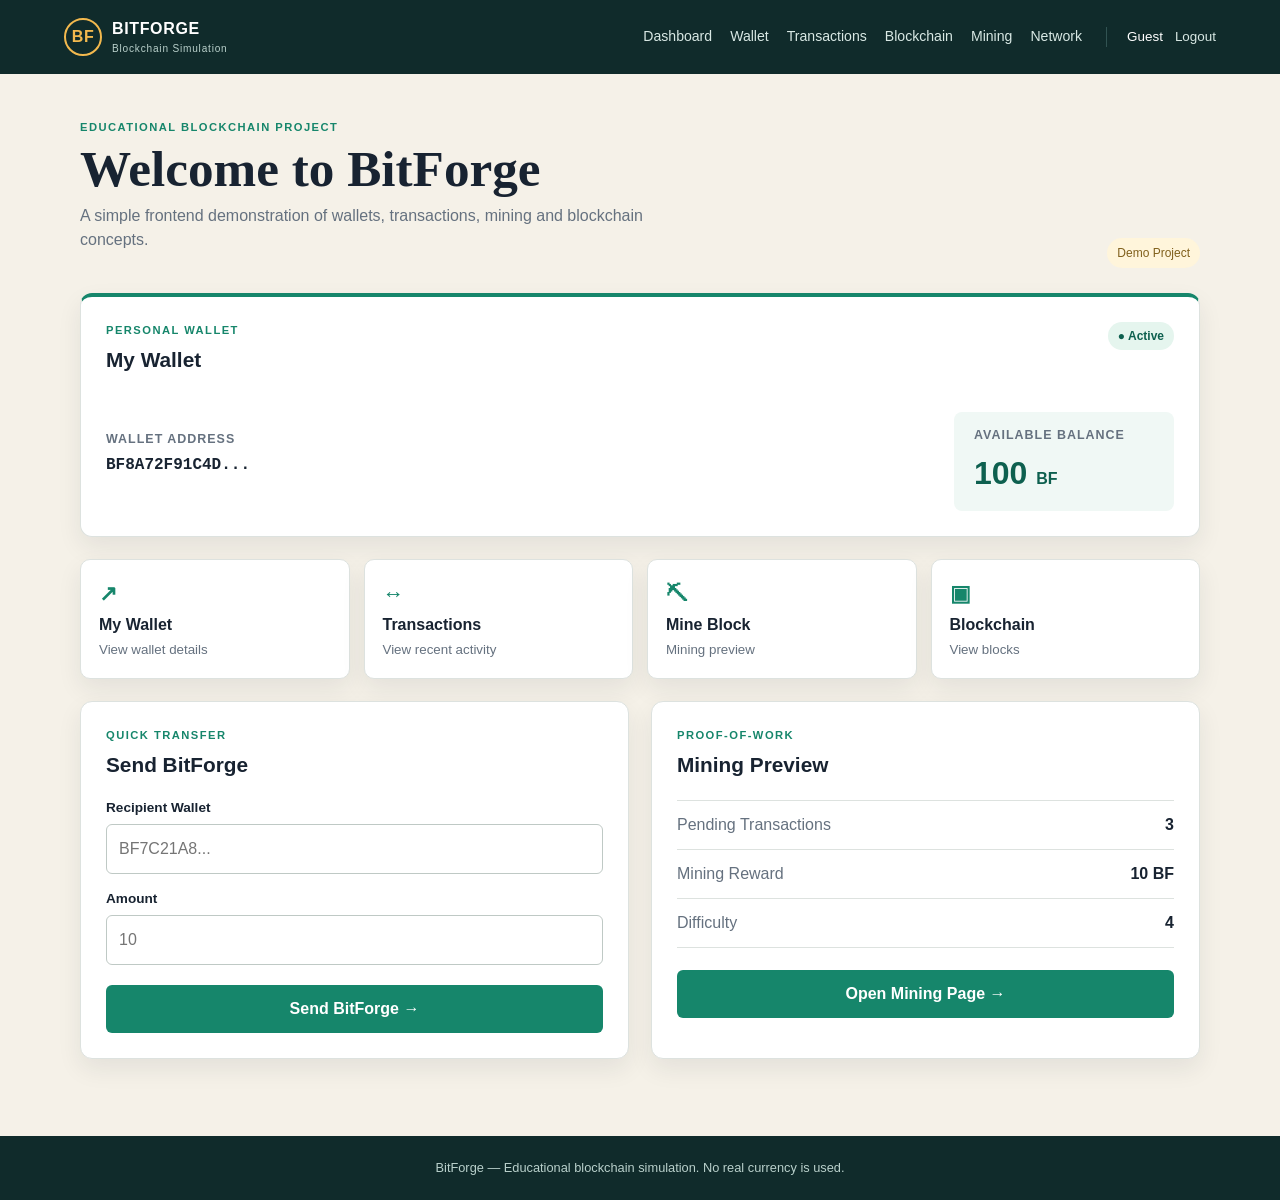
==== html/index.html @ 8889e451 "changed the structure" ====
<!DOCTYPE html>
<html lang="en">
<head>
    <meta charset="UTF-8">
    <meta name="viewport" content="width=device-width, initial-scale=1.0">
    <title>BitForge | Dashboard</title>
    <link rel="stylesheet" href="../style.css">
</head>
<body>
<header class="site-header">
    <a class="brand" href="index.html"><span class="brand-mark">BF</span><span><strong>BITFORGE</strong><small>Blockchain Simulation</small></span></a>
    <button class="menu-button" id="menu-button">☰</button>
    <nav class="main-nav" id="main-nav">
        <a href="index.html">Dashboard</a>
        <a href="wallet.html">Wallet</a>
        <a href="transactions.html">Transactions</a>
        <a href="blockchain.html">Blockchain</a>
        <a href="mining.html">Mining</a>
        <a href="network.html">Network</a>
    </nav>
    <div class="user-area"><span id="welcome-user">User</span><a class="logout" href="login.html" onclick="logoutUser()">Logout</a></div>
</header>

<main>
    <section class="hero">
        <div>
            <p class="eyebrow">EDUCATIONAL BLOCKCHAIN PROJECT</p>
            <h1>Welcome to BitForge</h1>
            <p>A simple frontend demonstration of wallets, transactions, mining and blockchain concepts.</p>
        </div>
        <span class="demo-note">Demo Project</span>
    </section>

    <section class="wallet card">
        <div class="section-heading">
            <div><p class="eyebrow">PERSONAL WALLET</p><h2>My Wallet</h2></div>
            <span class="status-badge">● Active</span>
        </div>
        <div class="wallet-details">
            <div><p class="label">Wallet Address</p><p class="wallet-address">BF8A72F91C4D...</p></div>
            <div class="balance-box"><p class="label">Available Balance</p><p class="balance">100 <span>BF</span></p></div>
        </div>
    </section>

    <section class="quick-actions">
        <a class="action-card" href="wallet.html"><span>↗</span><strong>My Wallet</strong><small>View wallet details</small></a>
        <a class="action-card" href="transactions.html"><span>↔</span><strong>Transactions</strong><small>View recent activity</small></a>
        <a class="action-card" href="mining.html"><span>⛏</span><strong>Mine Block</strong><small>Mining preview</small></a>
        <a class="action-card" href="blockchain.html"><span>▣</span><strong>Blockchain</strong><small>View blocks</small></a>
    </section>

    <div class="content-grid">
        <section class="card">
            <p class="eyebrow">QUICK TRANSFER</p>
            <h2>Send BitForge</h2>
            <form id="send-form">
                <label for="recipient">Recipient Wallet</label>
                <input id="recipient" type="text" placeholder="BF7C21A8..." required>
                <label for="amount">Amount</label>
                <input id="amount" type="number" min="1" placeholder="10" required>
                <button class="primary-button" type="submit">Send BitForge →</button>
            </form>
        </section>

        <section class="card mining">
            <p class="eyebrow">PROOF-OF-WORK</p>
            <h2>Mining Preview</h2>
            <div class="stats">
                <p><span>Pending Transactions</span><strong>3</strong></p>
                <p><span>Mining Reward</span><strong>10 BF</strong></p>
                <p><span>Difficulty</span><strong>4</strong></p>
            </div>
            <a class="primary-button button-link" href="mining.html">Open Mining Page →</a>
        </section>
    </div>
</main>

<footer>BitForge — Educational blockchain simulation. No real currency is used.</footer>
<div id="message" class="message"></div>
<script src="../script.js"></script>
</body>
</html>
---- style.css ----
* {
    box-sizing: border-box
}

:root {
    --ink: #182331;
    --muted: #65717f;
    --paper: #f5f1e8;
    --card: #fff;
    --line: #dde2df;
    --green: #16866b;
    --green-dark: #0e604f;
    --gold: #f3b94e;
    --soft-green: #e5f5ee;
    --soft-gold: #fff5db;
    --shadow: 0 10px 25px rgba(24, 35, 49, .08)
}

body {
    margin: 0;
    color: var(--ink);
    background: var(--paper);
    font-family: Arial, Helvetica, sans-serif;
    line-height: 1.5
}

a {
    color: inherit
}

button,
input {
    font: inherit
}

.site-header {
    min-height: 74px;
    display: flex;
    align-items: center;
    gap: 24px;
    padding: 12px 5%;
    background: #102b2b;
    color: #fff
}

.brand {
    display: flex;
    align-items: center;
    gap: 10px;
    color: #fff;
    text-decoration: none;
    letter-spacing: .04em
}

.brand-mark {
    display: grid;
    place-items: center;
    width: 38px;
    height: 38px;
    border: 2px solid var(--gold);
    border-radius: 50%;
    color: var(--gold);
    font-weight: bold
}

.brand strong,
.brand small {
    display: block
}

.brand small {
    color: #b9d0cb;
    font-size: .63rem;
    letter-spacing: .08em
}

.main-nav {
    display: flex;
    gap: 18px;
    margin-left: auto
}

.main-nav a {
    color: #d8e8e4;
    text-decoration: none;
    font-size: .88rem
}

.main-nav a:hover,
.main-nav a.active {
    color: var(--gold)
}

.user-area {
    display: flex;
    align-items: center;
    gap: 12px;
    padding-left: 20px;
    border-left: 1px solid #315352;
    font-size: .84rem
}

.logout {
    color: #d8e8e4;
    text-decoration: none
}

.logout:hover {
    color: var(--gold)
}

.menu-button {
    display: none;
    color: #fff;
    background: none;
    border: 1px solid #60807b;
    border-radius: 5px;
    padding: 5px 9px
}

main {
    width: min(1120px, 90%);
    margin: auto;
    padding: 45px 0 55px
}

.hero {
    display: flex;
    justify-content: space-between;
    gap: 25px;
    align-items: end;
    margin-bottom: 25px
}

.eyebrow {
    margin: 0 0 5px;
    color: var(--green);
    font-size: .7rem;
    font-weight: bold;
    letter-spacing: .13em
}

h1,
h2,
p {
    margin-top: 0
}

h1 {
    margin-bottom: 8px;
    font-family: Georgia, serif;
    font-size: clamp(2rem, 5vw, 3.2rem);
    line-height: 1.08
}

h2 {
    font-size: 1.3rem
}

.hero>div>p:last-child {
    color: var(--muted);
    max-width: 620px
}

.demo-note,
.placeholder-label {
    color: #80601c;
    background: var(--soft-gold);
    border-radius: 20px;
    padding: 6px 10px;
    font-size: .75rem;
    white-space: nowrap
}

.card {
    background: var(--card);
    border: 1px solid var(--line);
    border-radius: 12px;
    box-shadow: var(--shadow);
    padding: 25px
}

.section-heading {
    display: flex;
    justify-content: space-between;
    gap: 15px;
    align-items: start;
    margin-bottom: 20px
}

.wallet {
    border-top: 4px solid var(--green)
}

.wallet-details {
    display: flex;
    justify-content: space-between;
    gap: 25px;
    align-items: center
}

.label {
    margin-bottom: 4px;
    color: var(--muted);
    font-size: .78rem;
    font-weight: bold;
    text-transform: uppercase;
    letter-spacing: .08em
}

.wallet-address {
    font-family: "Courier New", monospace;
    font-size: 1rem;
    font-weight: bold
}

.balance-box {
    min-width: 220px;
    padding: 14px 20px;
    border-radius: 8px;
    background: #f0f8f5
}

.balance {
    margin: 0;
    color: var(--green-dark);
    font-size: 2rem;
    font-weight: bold
}

.balance span {
    font-size: 1rem
}

.status-badge {
    color: var(--green-dark);
    background: var(--soft-green);
    border-radius: 20px;
    padding: 5px 10px;
    font-size: .75rem;
    font-weight: bold
}

.quick-actions {
    display: grid;
    grid-template-columns: repeat(4, 1fr);
    gap: 14px;
    margin: 22px 0
}

.action-card {
    min-height: 110px;
    display: flex;
    flex-direction: column;
    justify-content: center;
    gap: 3px;
    padding: 18px;
    color: var(--ink);
    background: var(--card);
    border: 1px solid var(--line);
    border-radius: 10px;
    box-shadow: var(--shadow);
    text-decoration: none;
    transition: .18s
}

.action-card:hover {
    border-color: var(--green);
    transform: translateY(-3px)
}

.action-card span {
    color: var(--green);
    font-size: 1.35rem;
    font-weight: bold
}

.action-card small,
.muted {
    color: var(--muted)
}

.content-grid {
    display: grid;
    grid-template-columns: 1fr 1fr;
    gap: 22px;
    margin: 22px 0
}

label {
    display: block;
    margin: 15px 0 6px;
    font-size: .85rem;
    font-weight: bold
}

input {
    width: 100%;
    padding: 12px;
    color: var(--ink);
    border: 1px solid #bfc9c5;
    border-radius: 6px;
    outline-color: var(--green)
}

.primary-button,
.secondary-button {
    display: inline-block;
    width: 100%;
    margin-top: 20px;
    padding: 12px 16px;
    border: 0;
    border-radius: 6px;
    background: var(--green);
    color: #fff;
    cursor: pointer;
    font-weight: bold;
    text-align: center;
    text-decoration: none
}

.primary-button:hover {
    background: var(--green-dark)
}

.button-link {
    margin-top: 22px
}

.stats {
    border-top: 1px solid var(--line);
    margin-top: 20px
}

.stats p,
.info-list p {
    display: flex;
    justify-content: space-between;
    gap: 15px;
    margin: 0;
    padding: 12px 0;
    border-bottom: 1px solid var(--line)
}

.stats span,
.info-list span {
    color: var(--muted)
}

.table-wrap {
    overflow-x: auto
}

table {
    width: 100%;
    min-width: 520px;
    border-collapse: collapse;
    text-align: left
}

th {
    padding: 10px 12px;
    color: var(--muted);
    border-bottom: 1px solid var(--line);
    font-size: .72rem;
    text-transform: uppercase
}

td {
    padding: 14px 12px;
    border-bottom: 1px solid #edf0ee
}

.sent {
    color: #a35745;
    font-weight: bold
}

.received {
    color: var(--green);
    font-weight: bold
}

.confirmed,
.pending {
    padding: 4px 8px;
    border-radius: 12px;
    font-size: .75rem;
    font-weight: bold
}

.confirmed {
    color: var(--green-dark);
    background: var(--soft-green)
}

.pending {
    color: #966c13;
    background: var(--soft-gold)
}

.chain {
    display: flex;
    align-items: center;
    gap: 8px;
    overflow-x: auto;
    padding: 10px 2px
}

.block {
    flex: 0 0 160px;
    padding: 18px 12px;
    border: 1px solid #b6d0c7;
    border-radius: 7px;
    background: #f3faf7;
    text-align: center
}

.block.genesis {
    border-color: #e5bb63;
    background: #fff8e8
}

.block strong,
.block span,
.block small {
    display: block
}

.block span {
    color: var(--muted);
    font-size: .78rem
}

.block small {
    margin-top: 8px;
    color: var(--muted);
    font-family: monospace
}

.chain-arrow {
    color: var(--green);
    font-size: 1.3rem;
    font-weight: bold
}

.node-list {
    margin: 0;
    padding: 0;
    list-style: none
}

.node-list li {
    display: grid;
    grid-template-columns: 15px 1fr auto;
    align-items: center;
    gap: 8px;
    padding: 13px 0;
    border-bottom: 1px solid var(--line)
}

.node-list li:last-child {
    border-bottom: 0
}

.node-list small {
    color: var(--green-dark)
}

.online-dot {
    width: 9px;
    height: 9px;
    border-radius: 50%;
    background: #36ba80;
    box-shadow: 0 0 0 4px #e0f5e9
}

.green-text,
.valid-status {
    color: var(--green-dark);
    font-weight: bold
}

.validation {
    display: flex;
    justify-content: space-between;
    align-items: center;
    gap: 25px;
    margin-top: 22px
}

.validation .secondary-button {
    width: auto;
    margin: 0;
    background: transparent;
    border: 1px solid var(--green);
    color: var(--green-dark)
}

.validation .secondary-button:hover {
    background: var(--green);
    color: #fff
}

.big-icon {
    font-size: 3rem
}

.steps li {
    padding: 8px 0
}

.wallet-balance {
    margin-top: 25px
}

.message {
    position: fixed;
    right: 20px;
    bottom: 20px;
    max-width: 350px;
    padding: 13px 16px;
    color: #fff;
    background: #102b2b;
    border-radius: 7px;
    box-shadow: var(--shadow);
    opacity: 0;
    pointer-events: none;
    transform: translateY(10px);
    transition: .2s
}

.message.show {
    opacity: 1;
    transform: translateY(0)
}

footer {
    padding: 22px;
    color: #b9d0cb;
    background: #102b2b;
    font-size: .8rem;
    text-align: center
}

.auth-page {
    min-height: 100vh;
    display: grid;
    place-items: center;
    padding: 30px
}

.auth-card {
    width: min(430px, 100%);
    background: #fff;
    padding: 35px;
    border-radius: 14px;
    box-shadow: var(--shadow);
    border: 1px solid var(--line)
}

.dark-brand {
    color: var(--ink);
    margin-bottom: 30px
}

.dark-brand small {
    color: var(--muted)
}

.auth-card h1 {
    font-size: 2.3rem
}

.auth-text {
    color: var(--muted)
}

.switch-text {
    text-align: center;
    color: var(--muted);
    margin-top: 20px
}

.switch-text a,
.back-link {
    color: var(--green-dark);
    font-weight: bold
}

.back-link {
    display: block;
    text-align: center;
    margin-top: 18px;
    text-decoration: none
}

@media(max-width:900px) {
    .quick-actions {
        grid-template-columns: repeat(2, 1fr)
    }

    .main-nav {
        gap: 12px
    }

    .user-area {
        padding-left: 10px
    }
}

@media(max-width:650px) {
    .site-header {
        flex-wrap: wrap;
        padding: 12px 5%;
        gap: 12px
    }

    .menu-button {
        display: block;
        margin-left: auto
    }

    .main-nav {
        display: none;
        order: 3;
        width: 100%;
        flex-direction: column;
        align-items: center;
        padding: 8px 0
    }

    .main-nav.open {
        display: flex
    }

    .user-area {
        display: none
    }

    main {
        width: 92%;
        padding-top: 30px
    }

    .hero,
    .wallet-details,
    .validation {
        align-items: stretch;
        flex-direction: column
    }

    .demo-note {
        align-self: flex-start
    }

    .balance-box {
        min-width: 0
    }

    .quick-actions,
    .content-grid {
        grid-template-columns: 1fr
    }

    .card {
        padding: 20px
    }

    .validation .secondary-button {
        width: 100%
    }

    .auth-card {
        padding: 25px
    }
}

html, body {
    min-height: 100%;
}

body {
    min-height: 100vh;
    display: flex;
    flex-direction: column;
}

main {
    flex: 1;
}
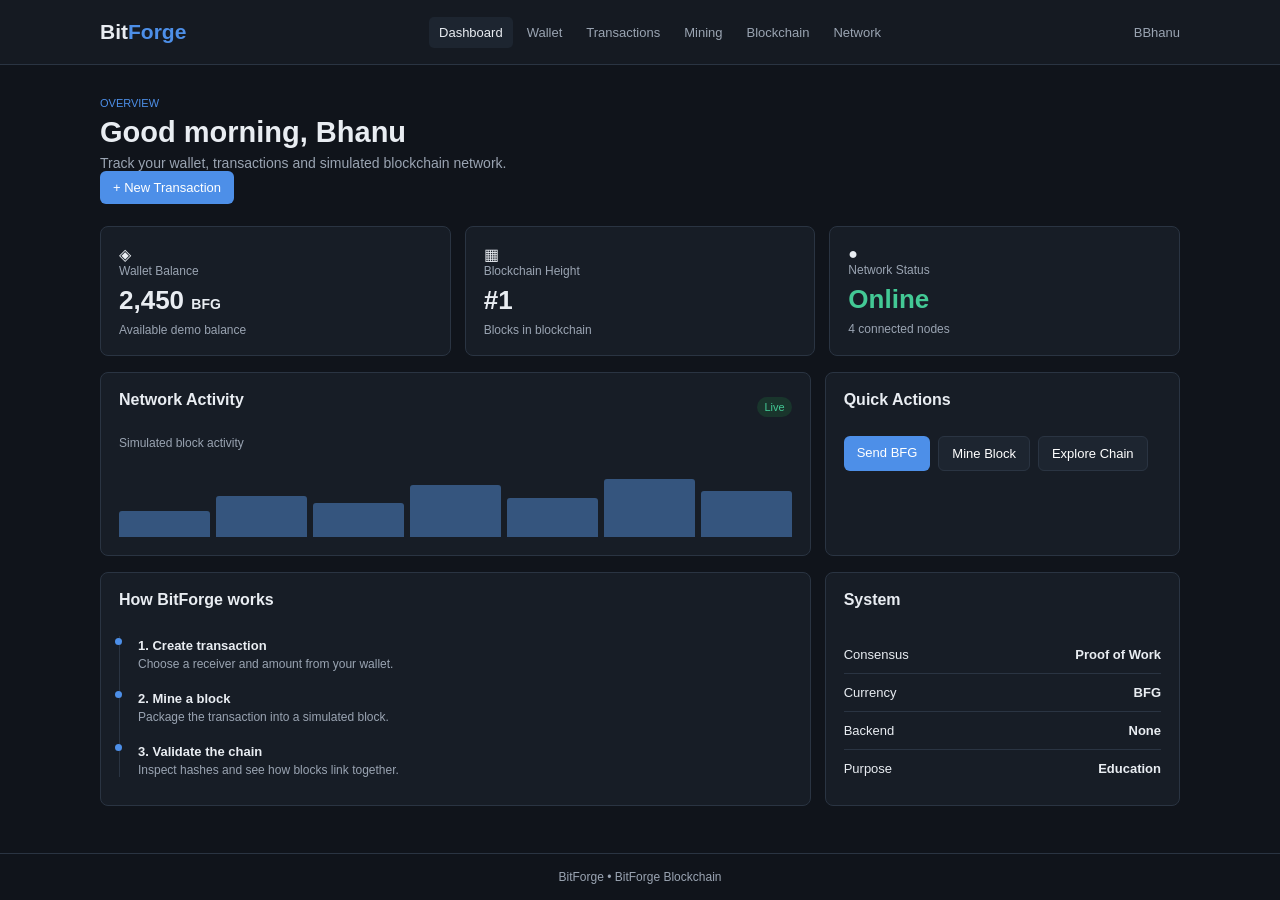
==== commit e529ad59: "made UI" ====
--- a/html/index.html
+++ b/html/index.html
@@ -1,82 +1,118 @@
-<!DOCTYPE html>
-<html lang="en">
-<head>
-    <meta charset="UTF-8">
-    <meta name="viewport" content="width=device-width, initial-scale=1.0">
-    <title>BitForge | Dashboard</title>
-    <link rel="stylesheet" href="../style.css">
-</head>
-<body>
-<header class="site-header">
-    <a class="brand" href="index.html"><span class="brand-mark">BF</span><span><strong>BITFORGE</strong><small>Blockchain Simulation</small></span></a>
-    <button class="menu-button" id="menu-button">☰</button>
-    <nav class="main-nav" id="main-nav">
-        <a href="index.html">Dashboard</a>
-        <a href="wallet.html">Wallet</a>
-        <a href="transactions.html">Transactions</a>
-        <a href="blockchain.html">Blockchain</a>
-        <a href="mining.html">Mining</a>
-        <a href="network.html">Network</a>
-    </nav>
-    <div class="user-area"><span id="welcome-user">User</span><a class="logout" href="login.html" onclick="logoutUser()">Logout</a></div>
-</header>
-
-<main>
-    <section class="hero">
-        <div>
-            <p class="eyebrow">EDUCATIONAL BLOCKCHAIN PROJECT</p>
-            <h1>Welcome to BitForge</h1>
-            <p>A simple frontend demonstration of wallets, transactions, mining and blockchain concepts.</p>
+<!doctype html>
+<html>
+  <head>
+    <meta charset="utf-8" />
+    <meta name="viewport" content="width=device-width,initial-scale=1" />
+    <title>Dashboard • BitForge</title>
+    <link rel="stylesheet" href="../style.css" />
+  </head>
+  <body>
+    <header>
+      <div class="container nav">
+        <a class="brand" href="index.html">Bit<span>Forge</span></a>
+        <nav>
+          <a class="active" href="index.html">Dashboard</a
+          ><a href="wallet.html">Wallet</a
+          ><a href="transactions.html">Transactions</a
+          ><a href="mining.html">Mining</a
+          ><a href="blockchain.html">Blockchain</a
+          ><a href="network.html">Network</a>
+        </nav>
+        <div class="nav-user">
+          <span class="avatar">B</span><span data-user>Bhanu</span>
         </div>
-        <span class="demo-note">Demo Project</span>
-    </section>
-
-    <section class="wallet card">
-        <div class="section-heading">
-            <div><p class="eyebrow">PERSONAL WALLET</p><h2>My Wallet</h2></div>
-            <span class="status-badge">● Active</span>
+      </div>
+    </header>
+    <main>
+      <div class="container">
+        <section class="hero">
+          <div>
+            <div class="eyebrow">Overview</div>
+            <h1>Good morning, <span data-user>Bhanu</span></h1>
+            <p>
+              Track your wallet, transactions and simulated blockchain network.
+            </p>
+          </div>
+          <a class="btn" href="wallet.html">+ New Transaction</a>
+        </section>
+        <div class="grid">
+          <div class="card kpi">
+            <div class="kpi-icon">◈</div>
+            <div class="label">Wallet Balance</div>
+            <div class="balance">
+              2,450 <span style="font-size: 14px">BFG</span>
+            </div>
+            <div class="small">Available demo balance</div>
+          </div>
+          <div class="card kpi">
+            <div class="kpi-icon">▦</div>
+            <div class="label">Blockchain Height</div>
+            <div class="balance">#<span data-blocks>1</span></div>
+            <div class="small">Blocks in blockchain</div>
+          </div>
+          <div class="card kpi">
+            <div class="kpi-icon">●</div>
+            <div class="label">Network Status</div>
+            <div class="balance good">Online</div>
+            <div class="small">4 connected nodes</div>
+          </div>
         </div>
-        <div class="wallet-details">
-            <div><p class="label">Wallet Address</p><p class="wallet-address">BF8A72F91C4D...</p></div>
-            <div class="balance-box"><p class="label">Available Balance</p><p class="balance">100 <span>BF</span></p></div>
+        <div class="grid two" style="margin-top: 16px">
+          <div class="card">
+            <div class="card-title">
+              <h2>Network Activity</h2>
+              <span class="badge">Live</span>
+            </div>
+            <div class="small">Simulated block activity</div>
+            <div class="mini-chart">
+              <span class="bar"></span><span class="bar"></span
+              ><span class="bar"></span><span class="bar"></span
+              ><span class="bar"></span><span class="bar"></span
+              ><span class="bar"></span>
+            </div>
+          </div>
+          <div class="card">
+            <div class="card-title"><h2>Quick Actions</h2></div>
+            <div class="actions">
+              <a class="btn" href="wallet.html">Send BFG</a
+              ><a class="btn secondary" href="mining.html">Mine Block</a
+              ><a class="btn secondary" href="blockchain.html">Explore Chain</a>
+            </div>
+          </div>
         </div>
-    </section>
-
-    <section class="quick-actions">
-        <a class="action-card" href="wallet.html"><span>↗</span><strong>My Wallet</strong><small>View wallet details</small></a>
-        <a class="action-card" href="transactions.html"><span>↔</span><strong>Transactions</strong><small>View recent activity</small></a>
-        <a class="action-card" href="mining.html"><span>⛏</span><strong>Mine Block</strong><small>Mining preview</small></a>
-        <a class="action-card" href="blockchain.html"><span>▣</span><strong>Blockchain</strong><small>View blocks</small></a>
-    </section>
-
-    <div class="content-grid">
-        <section class="card">
-            <p class="eyebrow">QUICK TRANSFER</p>
-            <h2>Send BitForge</h2>
-            <form id="send-form">
-                <label for="recipient">Recipient Wallet</label>
-                <input id="recipient" type="text" placeholder="BF7C21A8..." required>
-                <label for="amount">Amount</label>
-                <input id="amount" type="number" min="1" placeholder="10" required>
-                <button class="primary-button" type="submit">Send BitForge →</button>
-            </form>
-        </section>
-
-        <section class="card mining">
-            <p class="eyebrow">PROOF-OF-WORK</p>
-            <h2>Mining Preview</h2>
-            <div class="stats">
-                <p><span>Pending Transactions</span><strong>3</strong></p>
-                <p><span>Mining Reward</span><strong>10 BF</strong></p>
-                <p><span>Difficulty</span><strong>4</strong></p>
+        <div class="grid two" style="margin-top: 16px">
+          <div class="card">
+            <div class="card-title"><h2>How BitForge works</h2></div>
+            <div class="timeline">
+              <div class="step">
+                <strong>1. Create transaction</strong>
+                <p>Choose a receiver and amount from your wallet.</p>
+              </div>
+              <div class="step">
+                <strong>2. Mine a block</strong>
+                <p>Package the transaction into a simulated block.</p>
+              </div>
+              <div class="step">
+                <strong>3. Validate the chain</strong>
+                <p>Inspect hashes and see how blocks link together.</p>
+              </div>
             </div>
-            <a class="primary-button button-link" href="mining.html">Open Mining Page →</a>
-        </section>
-    </div>
-</main>
-
-<footer>BitForge — Educational blockchain simulation. No real currency is used.</footer>
-<div id="message" class="message"></div>
-<script src="../script.js"></script>
-</body>
+          </div>
+          <div class="card">
+            <div class="card-title"><h2>System</h2></div>
+            <div class="stat">
+              <span>Consensus</span><strong>Proof of Work</strong>
+            </div>
+            <div class="stat"><span>Currency</span><strong>BFG</strong></div>
+            <div class="stat"><span>Backend</span><strong>None</strong></div>
+            <div class="stat">
+              <span>Purpose</span><strong>Education</strong>
+            </div>
+          </div>
+        </div>
+      </div>
+    </main>
+    <footer>BitForge • BitForge Blockchain</footer>
+    <script src="../script.js"></script>
+  </body>
 </html>
--- a/style.css
+++ b/style.css
@@ -1,691 +1,509 @@
 * {
-    box-sizing: border-box
+    box-sizing: border-box;
+    margin: 0;
+    padding: 0
 }
 
 :root {
-    --ink: #182331;
-    --muted: #65717f;
-    --paper: #f5f1e8;
-    --card: #fff;
-    --line: #dde2df;
-    --green: #16866b;
-    --green-dark: #0e604f;
-    --gold: #f3b94e;
-    --soft-green: #e5f5ee;
-    --soft-gold: #fff5db;
-    --shadow: 0 10px 25px rgba(24, 35, 49, .08)
+    --bg: #10141b;
+    --card: #171d26;
+    --card2: #1d2530;
+    --border: #2a3442;
+    --text: #e9edf2;
+    --muted: #9aa4b2;
+    --blue: #4d8fe8;
+    --green: #43c995;
+    --yellow: #e0b957
 }
 
 body {
-    margin: 0;
-    color: var(--ink);
-    background: var(--paper);
-    font-family: Arial, Helvetica, sans-serif;
-    line-height: 1.5
+    font-family: Arial, sans-serif;
+    background: var(--bg);
+    color: var(--text);
+    min-height: 100vh;
+    display: flex;
+    flex-direction: column
 }
 
 a {
+    text-decoration: none;
     color: inherit
 }
 
-button,
-input {
-    font: inherit
-}
-
-.site-header {
-    min-height: 74px;
+.container {
+    width: min(1080px, 92%);
+    margin: auto
+}
+
+header {
+    background: #151a22;
+    border-bottom: 1px solid var(--border)
+}
+
+.nav {
+    min-height: 64px;
     display: flex;
     align-items: center;
-    gap: 24px;
-    padding: 12px 5%;
-    background: #102b2b;
-    color: #fff
+    justify-content: space-between;
+    gap: 18px
 }
 
 .brand {
+    font-size: 21px;
+    font-weight: bold
+}
+
+.brand span {
+    color: var(--blue)
+}
+
+nav {
+    display: flex;
+    gap: 4px;
+    flex-wrap: wrap
+}
+
+nav a {
+    padding: 8px 10px;
+    color: var(--muted);
+    font-size: 13px;
+    border-radius: 5px
+}
+
+nav a:hover,
+nav a.active {
+    background: var(--card2);
+    color: var(--text)
+}
+
+.nav-user {
+    font-size: 13px;
+    color: var(--muted)
+}
+
+main {
+    flex: 1;
+    padding: 32px 0 45px
+}
+
+.hero {
+    margin-bottom: 22px
+}
+
+.hero h1 {
+    font-size: 29px;
+    margin-bottom: 6px
+}
+
+.hero p {
+    font-size: 14px;
+    color: var(--muted)
+}
+
+.eyebrow {
+    font-size: 11px;
+    color: var(--blue);
+    text-transform: uppercase;
+    margin-bottom: 7px
+}
+
+.grid {
+    display: grid;
+    grid-template-columns: repeat(3, 1fr);
+    gap: 14px
+}
+
+.two {
+    grid-template-columns: 2fr 1fr
+}
+
+.card {
+    background: var(--card);
+    border: 1px solid var(--border);
+    border-radius: 8px;
+    padding: 18px
+}
+
+.card h2 {
+    font-size: 16px;
+    margin-bottom: 14px
+}
+
+.card-title {
+    display: flex;
+    justify-content: space-between;
+    align-items: center;
+    margin-bottom: 13px
+}
+
+.label {
+    font-size: 12px;
+    color: var(--muted)
+}
+
+.balance {
+    font-size: 26px;
+    font-weight: bold;
+    margin: 7px 0
+}
+
+.small {
+    font-size: 12px;
+    color: var(--muted)
+}
+
+.accent {
+    color: var(--blue)
+}
+
+.good {
+    color: var(--green)
+}
+
+.warn {
+    color: var(--yellow)
+}
+
+.actions {
+    display: flex;
+    gap: 8px;
+    flex-wrap: wrap
+}
+
+.btn {
+    display: inline-block;
+    border: 0;
+    border-radius: 6px;
+    padding: 9px 13px;
+    background: var(--blue);
+    color: white;
+    cursor: pointer;
+    font-size: 13px
+}
+
+.btn:hover {
+    opacity: .9
+}
+
+.btn.secondary {
+    background: var(--card2);
+    border: 1px solid var(--border)
+}
+
+form {
+    display: grid;
+    gap: 10px
+}
+
+label {
+    font-size: 12px;
+    color: var(--muted)
+}
+
+input,
+select,
+textarea {
+    width: 100%;
+    padding: 10px;
+    border-radius: 6px;
+    border: 1px solid var(--border);
+    background: #111720;
+    color: var(--text);
+    outline: none
+}
+
+input:focus,
+select:focus,
+textarea:focus {
+    border-color: var(--blue)
+}
+
+.notice {
+    padding: 10px;
+    border: 1px solid var(--border);
+    border-radius: 6px;
+    background: #141b25;
+    color: var(--muted);
+    font-size: 12px;
+    margin-top: 12px
+}
+
+.progress {
+    height: 6px;
+    background: #29323f;
+    border-radius: 5px;
+    overflow: hidden;
+    margin: 12px 0 7px
+}
+
+.progress span {
+    display: block;
+    height: 100%;
+    background: var(--blue)
+}
+
+.stat {
+    display: flex;
+    justify-content: space-between;
+    padding: 11px 0;
+    border-bottom: 1px solid var(--border);
+    font-size: 13px
+}
+
+.stat:last-child {
+    border-bottom: 0
+}
+
+.badge {
+    font-size: 11px;
+    padding: 4px 7px;
+    border-radius: 12px;
+    background: #19352c;
+    color: var(--green)
+}
+
+.table-wrap {
+    overflow: auto
+}
+
+.table {
+    width: 100%;
+    border-collapse: collapse;
+    min-width: 600px
+}
+
+.table th,
+.table td {
+    text-align: left;
+    padding: 11px 7px;
+    border-bottom: 1px solid var(--border);
+    font-size: 13px
+}
+
+.table th {
+    color: var(--muted);
+    font-weight: normal
+}
+
+.block {
+    border: 1px solid var(--border);
+    background: var(--card);
+    border-radius: 8px;
+    padding: 15px;
+    margin-bottom: 10px
+}
+
+.block-head {
+    display: flex;
+    justify-content: space-between;
+    margin-bottom: 10px
+}
+
+.hash {
+    font-family: monospace;
+    color: #8db6ed;
+    font-size: 11px;
+    word-break: break-all
+}
+
+.node {
     display: flex;
     align-items: center;
     gap: 10px;
-    color: #fff;
-    text-decoration: none;
-    letter-spacing: .04em
-}
-
-.brand-mark {
-    display: grid;
-    place-items: center;
-    width: 38px;
-    height: 38px;
-    border: 2px solid var(--gold);
+    padding: 11px 0;
+    border-bottom: 1px solid var(--border)
+}
+
+.node:last-child {
+    border-bottom: 0
+}
+
+.dot {
+    width: 8px;
+    height: 8px;
     border-radius: 50%;
-    color: var(--gold);
+    background: var(--green)
+}
+
+.node-info {
+    flex: 1
+}
+
+.node-name {
+    font-size: 13px;
     font-weight: bold
 }
 
-.brand strong,
-.brand small {
-    display: block
-}
-
-.brand small {
-    color: #b9d0cb;
-    font-size: .63rem;
-    letter-spacing: .08em
-}
-
-.main-nav {
-    display: flex;
-    gap: 18px;
-    margin-left: auto
-}
-
-.main-nav a {
-    color: #d8e8e4;
-    text-decoration: none;
-    font-size: .88rem
-}
-
-.main-nav a:hover,
-.main-nav a.active {
-    color: var(--gold)
-}
-
-.user-area {
-    display: flex;
-    align-items: center;
-    gap: 12px;
-    padding-left: 20px;
-    border-left: 1px solid #315352;
-    font-size: .84rem
-}
-
-.logout {
-    color: #d8e8e4;
-    text-decoration: none
-}
-
-.logout:hover {
-    color: var(--gold)
-}
-
-.menu-button {
-    display: none;
-    color: #fff;
-    background: none;
-    border: 1px solid #60807b;
-    border-radius: 5px;
-    padding: 5px 9px
-}
-
-main {
-    width: min(1120px, 90%);
-    margin: auto;
-    padding: 45px 0 55px
-}
-
-.hero {
-    display: flex;
-    justify-content: space-between;
-    gap: 25px;
+.node-meta {
+    font-size: 11px;
+    color: var(--muted);
+    margin-top: 3px
+}
+
+.timeline {
+    border-left: 1px solid var(--border);
+    padding-left: 18px
+}
+
+.step {
+    position: relative;
+    padding-bottom: 18px
+}
+
+.step:last-child {
+    padding-bottom: 0
+}
+
+.step:before {
+    content: "";
+    position: absolute;
+    left: -23px;
+    top: 2px;
+    width: 7px;
+    height: 7px;
+    border-radius: 50%;
+    background: var(--blue)
+}
+
+.step strong {
+    font-size: 13px
+}
+
+.step p {
+    font-size: 12px;
+    color: var(--muted);
+    margin-top: 3px
+}
+
+.mini-chart {
+    height: 75px;
+    display: flex;
     align-items: end;
+    gap: 6px;
+    margin-top: 12px
+}
+
+.bar {
+    flex: 1;
+    background: #35557e;
+    border-radius: 3px 3px 0 0;
+    min-height: 10px
+}
+
+.bar:nth-child(1) {
+    height: 35%
+}
+
+.bar:nth-child(2) {
+    height: 55%
+}
+
+.bar:nth-child(3) {
+    height: 45%
+}
+
+.bar:nth-child(4) {
+    height: 70%
+}
+
+.bar:nth-child(5) {
+    height: 52%
+}
+
+.bar:nth-child(6) {
+    height: 78%
+}
+
+.bar:nth-child(7) {
+    height: 62%
+}
+
+.auth-page {
+    background: #10141b
+}
+
+.auth {
+    width: min(400px, 92%);
+    margin: 65px auto
+}
+
+.auth .brand {
+    text-align: center;
     margin-bottom: 25px
 }
 
-.eyebrow {
-    margin: 0 0 5px;
-    color: var(--green);
-    font-size: .7rem;
-    font-weight: bold;
-    letter-spacing: .13em
-}
-
-h1,
-h2,
-p {
-    margin-top: 0
-}
-
-h1 {
-    margin-bottom: 8px;
-    font-family: Georgia, serif;
-    font-size: clamp(2rem, 5vw, 3.2rem);
-    line-height: 1.08
-}
-
-h2 {
-    font-size: 1.3rem
-}
-
-.hero>div>p:last-child {
-    color: var(--muted);
-    max-width: 620px
-}
-
-.demo-note,
-.placeholder-label {
-    color: #80601c;
-    background: var(--soft-gold);
-    border-radius: 20px;
-    padding: 6px 10px;
-    font-size: .75rem;
-    white-space: nowrap
-}
-
-.card {
-    background: var(--card);
-    border: 1px solid var(--line);
-    border-radius: 12px;
-    box-shadow: var(--shadow);
+.auth .card {
     padding: 25px
 }
 
-.section-heading {
-    display: flex;
-    justify-content: space-between;
-    gap: 15px;
-    align-items: start;
+.auth h1 {
+    font-size: 22px;
+    margin-bottom: 6px
+}
+
+.auth-sub {
+    color: var(--muted);
+    font-size: 13px;
     margin-bottom: 20px
 }
 
-.wallet {
-    border-top: 4px solid var(--green)
-}
-
-.wallet-details {
-    display: flex;
-    justify-content: space-between;
-    gap: 25px;
-    align-items: center
-}
-
-.label {
-    margin-bottom: 4px;
-    color: var(--muted);
-    font-size: .78rem;
-    font-weight: bold;
-    text-transform: uppercase;
-    letter-spacing: .08em
+.auth .btn {
+    width: 100%;
+    margin-top: 4px
+}
+
+.auth-links {
+    text-align: center;
+    margin-top: 15px;
+    font-size: 12px;
+    color: var(--muted)
 }
 
 .wallet-address {
-    font-family: "Courier New", monospace;
-    font-size: 1rem;
-    font-weight: bold
-}
-
-.balance-box {
-    min-width: 220px;
-    padding: 14px 20px;
-    border-radius: 8px;
-    background: #f0f8f5
-}
-
-.balance {
-    margin: 0;
-    color: var(--green-dark);
-    font-size: 2rem;
-    font-weight: bold
-}
-
-.balance span {
-    font-size: 1rem
-}
-
-.status-badge {
-    color: var(--green-dark);
-    background: var(--soft-green);
-    border-radius: 20px;
-    padding: 5px 10px;
-    font-size: .75rem;
-    font-weight: bold
-}
-
-.quick-actions {
-    display: grid;
-    grid-template-columns: repeat(4, 1fr);
-    gap: 14px;
-    margin: 22px 0
-}
-
-.action-card {
-    min-height: 110px;
-    display: flex;
-    flex-direction: column;
-    justify-content: center;
-    gap: 3px;
-    padding: 18px;
-    color: var(--ink);
-    background: var(--card);
-    border: 1px solid var(--line);
-    border-radius: 10px;
-    box-shadow: var(--shadow);
-    text-decoration: none;
-    transition: .18s
-}
-
-.action-card:hover {
-    border-color: var(--green);
-    transform: translateY(-3px)
-}
-
-.action-card span {
-    color: var(--green);
-    font-size: 1.35rem;
-    font-weight: bold
-}
-
-.action-card small,
-.muted {
-    color: var(--muted)
-}
-
-.content-grid {
-    display: grid;
-    grid-template-columns: 1fr 1fr;
-    gap: 22px;
-    margin: 22px 0
-}
-
-label {
-    display: block;
-    margin: 15px 0 6px;
-    font-size: .85rem;
-    font-weight: bold
-}
-
-input {
-    width: 100%;
-    padding: 12px;
-    color: var(--ink);
-    border: 1px solid #bfc9c5;
+    font-family: monospace;
+    font-size: 11px;
+    color: #8db6ed;
+    word-break: break-all;
+    background: #111720;
+    border: 1px solid var(--border);
     border-radius: 6px;
-    outline-color: var(--green)
-}
-
-.primary-button,
-.secondary-button {
-    display: inline-block;
-    width: 100%;
-    margin-top: 20px;
-    padding: 12px 16px;
-    border: 0;
-    border-radius: 6px;
-    background: var(--green);
-    color: #fff;
-    cursor: pointer;
-    font-weight: bold;
-    text-align: center;
-    text-decoration: none
-}
-
-.primary-button:hover {
-    background: var(--green-dark)
-}
-
-.button-link {
-    margin-top: 22px
-}
-
-.stats {
-    border-top: 1px solid var(--line);
-    margin-top: 20px
-}
-
-.stats p,
-.info-list p {
-    display: flex;
-    justify-content: space-between;
-    gap: 15px;
-    margin: 0;
-    padding: 12px 0;
-    border-bottom: 1px solid var(--line)
-}
-
-.stats span,
-.info-list span {
-    color: var(--muted)
-}
-
-.table-wrap {
-    overflow-x: auto
-}
-
-table {
-    width: 100%;
-    min-width: 520px;
-    border-collapse: collapse;
-    text-align: left
-}
-
-th {
-    padding: 10px 12px;
-    color: var(--muted);
-    border-bottom: 1px solid var(--line);
-    font-size: .72rem;
-    text-transform: uppercase
-}
-
-td {
-    padding: 14px 12px;
-    border-bottom: 1px solid #edf0ee
-}
-
-.sent {
-    color: #a35745;
-    font-weight: bold
-}
-
-.received {
-    color: var(--green);
-    font-weight: bold
-}
-
-.confirmed,
-.pending {
-    padding: 4px 8px;
-    border-radius: 12px;
-    font-size: .75rem;
-    font-weight: bold
-}
-
-.confirmed {
-    color: var(--green-dark);
-    background: var(--soft-green)
-}
-
-.pending {
-    color: #966c13;
-    background: var(--soft-gold)
-}
-
-.chain {
-    display: flex;
-    align-items: center;
-    gap: 8px;
-    overflow-x: auto;
-    padding: 10px 2px
-}
-
-.block {
-    flex: 0 0 160px;
-    padding: 18px 12px;
-    border: 1px solid #b6d0c7;
-    border-radius: 7px;
-    background: #f3faf7;
+    padding: 9px
+}
+
+.qr {
+    width: 130px;
+    height: 130px;
+    margin: 14px auto;
+    background: repeating-linear-gradient(45deg, #111 0 5px, #fff 5px 10px);
+    border: 6px solid white
+}
+
+footer {
+    border-top: 1px solid var(--border);
+    padding: 16px 0;
+    color: var(--muted);
+    font-size: 12px;
     text-align: center
 }
 
-.block.genesis {
-    border-color: #e5bb63;
-    background: #fff8e8
-}
-
-.block strong,
-.block span,
-.block small {
-    display: block
-}
-
-.block span {
-    color: var(--muted);
-    font-size: .78rem
-}
-
-.block small {
-    margin-top: 8px;
-    color: var(--muted);
-    font-family: monospace
-}
-
-.chain-arrow {
-    color: var(--green);
-    font-size: 1.3rem;
-    font-weight: bold
-}
-
-.node-list {
-    margin: 0;
-    padding: 0;
-    list-style: none
-}
-
-.node-list li {
-    display: grid;
-    grid-template-columns: 15px 1fr auto;
-    align-items: center;
-    gap: 8px;
-    padding: 13px 0;
-    border-bottom: 1px solid var(--line)
-}
-
-.node-list li:last-child {
-    border-bottom: 0
-}
-
-.node-list small {
-    color: var(--green-dark)
-}
-
-.online-dot {
-    width: 9px;
-    height: 9px;
-    border-radius: 50%;
-    background: #36ba80;
-    box-shadow: 0 0 0 4px #e0f5e9
-}
-
-.green-text,
-.valid-status {
-    color: var(--green-dark);
-    font-weight: bold
-}
-
-.validation {
-    display: flex;
-    justify-content: space-between;
-    align-items: center;
-    gap: 25px;
-    margin-top: 22px
-}
-
-.validation .secondary-button {
-    width: auto;
-    margin: 0;
-    background: transparent;
-    border: 1px solid var(--green);
-    color: var(--green-dark)
-}
-
-.validation .secondary-button:hover {
-    background: var(--green);
-    color: #fff
-}
-
-.big-icon {
-    font-size: 3rem
-}
-
-.steps li {
-    padding: 8px 0
-}
-
-.wallet-balance {
-    margin-top: 25px
-}
-
-.message {
-    position: fixed;
-    right: 20px;
-    bottom: 20px;
-    max-width: 350px;
-    padding: 13px 16px;
-    color: #fff;
-    background: #102b2b;
-    border-radius: 7px;
-    box-shadow: var(--shadow);
-    opacity: 0;
-    pointer-events: none;
-    transform: translateY(10px);
-    transition: .2s
-}
-
-.message.show {
-    opacity: 1;
-    transform: translateY(0)
-}
-
-footer {
-    padding: 22px;
-    color: #b9d0cb;
-    background: #102b2b;
-    font-size: .8rem;
+.center {
     text-align: center
 }
 
-.auth-page {
-    min-height: 100vh;
-    display: grid;
-    place-items: center;
-    padding: 30px
-}
-
-.auth-card {
-    width: min(430px, 100%);
-    background: #fff;
-    padding: 35px;
-    border-radius: 14px;
-    box-shadow: var(--shadow);
-    border: 1px solid var(--line)
-}
-
-.dark-brand {
-    color: var(--ink);
-    margin-bottom: 30px
-}
-
-.dark-brand small {
-    color: var(--muted)
-}
-
-.auth-card h1 {
-    font-size: 2.3rem
-}
-
-.auth-text {
-    color: var(--muted)
-}
-
-.switch-text {
-    text-align: center;
-    color: var(--muted);
-    margin-top: 20px
-}
-
-.switch-text a,
-.back-link {
-    color: var(--green-dark);
-    font-weight: bold
-}
-
-.back-link {
-    display: block;
-    text-align: center;
-    margin-top: 18px;
-    text-decoration: none
-}
-
-@media(max-width:900px) {
-    .quick-actions {
-        grid-template-columns: repeat(2, 1fr)
+@media(max-width:850px) {
+
+    .grid,
+    .two {
+        grid-template-columns: 1fr
     }
 
-    .main-nav {
-        gap: 12px
+    .nav {
+        padding: 9px 0;
+        align-items: flex-start;
+        flex-direction: column
     }
 
-    .user-area {
-        padding-left: 10px
-    }
-}
-
-@media(max-width:650px) {
-    .site-header {
-        flex-wrap: wrap;
-        padding: 12px 5%;
-        gap: 12px
-    }
-
-    .menu-button {
-        display: block;
-        margin-left: auto
-    }
-
-    .main-nav {
-        display: none;
-        order: 3;
-        width: 100%;
-        flex-direction: column;
-        align-items: center;
-        padding: 8px 0
-    }
-
-    .main-nav.open {
-        display: flex
-    }
-
-    .user-area {
+    .nav-user {
         display: none
     }
-
-    main {
-        width: 92%;
-        padding-top: 30px
-    }
-
-    .hero,
-    .wallet-details,
-    .validation {
-        align-items: stretch;
-        flex-direction: column
-    }
-
-    .demo-note {
-        align-self: flex-start
-    }
-
-    .balance-box {
-        min-width: 0
-    }
-
-    .quick-actions,
-    .content-grid {
-        grid-template-columns: 1fr
-    }
-
-    .card {
-        padding: 20px
-    }
-
-    .validation .secondary-button {
-        width: 100%
-    }
-
-    .auth-card {
-        padding: 25px
-    }
-}
-
-html, body {
-    min-height: 100%;
-}
-
-body {
-    min-height: 100vh;
-    display: flex;
-    flex-direction: column;
-}
-
-main {
-    flex: 1;
 }
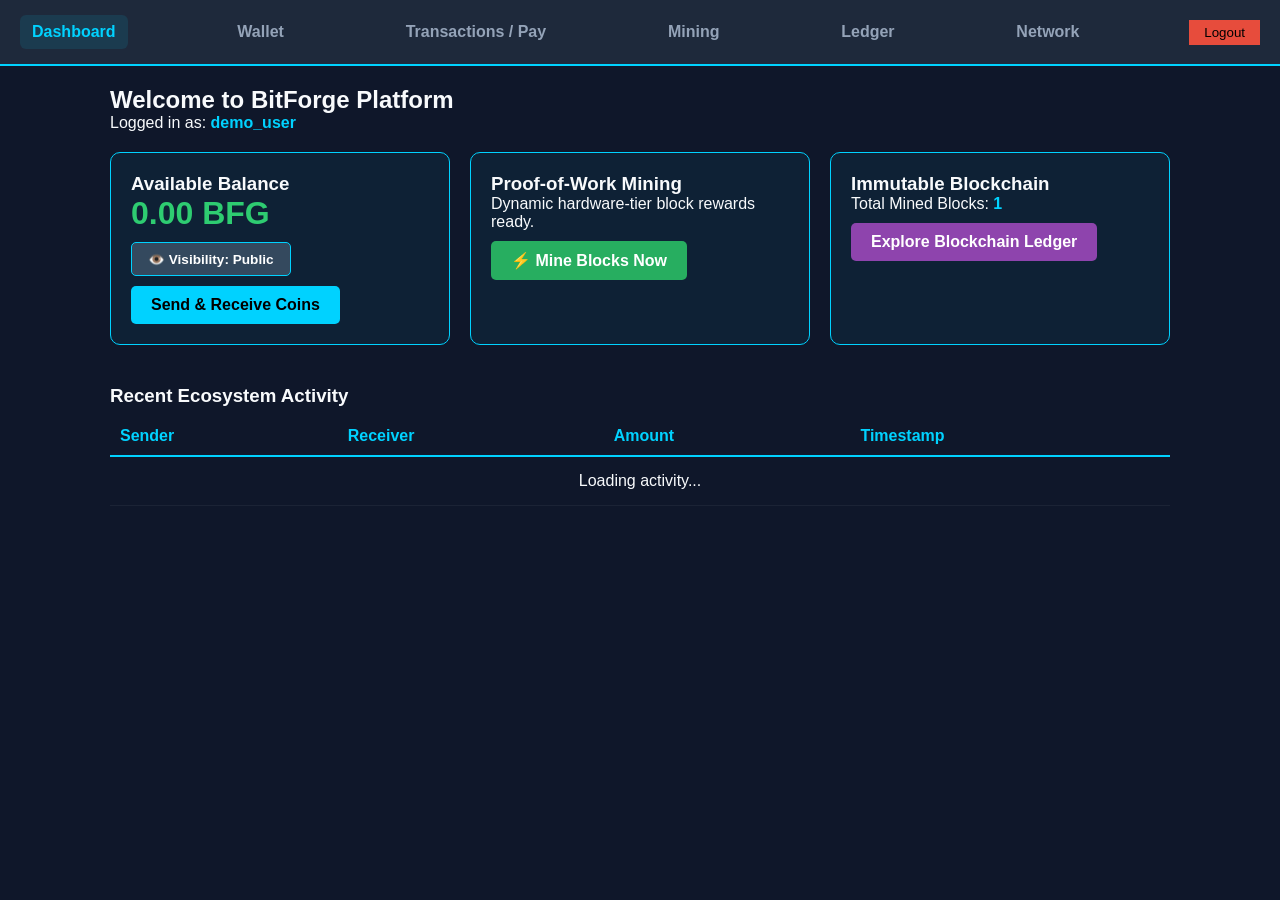
==== commit 05343a78: "Complete BitForge multi-user PWA blockchain wallet with live mining, ledger, and username auth" ====
--- a/html/index.html
+++ b/html/index.html
@@ -1,118 +1,73 @@
-<!doctype html>
-<html>
-  <head>
-    <meta charset="utf-8" />
-    <meta name="viewport" content="width=device-width,initial-scale=1" />
-    <title>Dashboard • BitForge</title>
-    <link rel="stylesheet" href="../style.css" />
-  </head>
-  <body>
-    <header>
-      <div class="container nav">
-        <a class="brand" href="index.html">Bit<span>Forge</span></a>
-        <nav>
-          <a class="active" href="index.html">Dashboard</a
-          ><a href="wallet.html">Wallet</a
-          ><a href="transactions.html">Transactions</a
-          ><a href="mining.html">Mining</a
-          ><a href="blockchain.html">Blockchain</a
-          ><a href="network.html">Network</a>
-        </nav>
-        <div class="nav-user">
-          <span class="avatar">B</span><span data-user>Bhanu</span>
+<!DOCTYPE html>
+<html lang="en">
+<head>
+    <meta charset="UTF-8">
+    <meta name="viewport" content="width=device-width, initial-scale=1.0">
+    <title>BitForge - Central Dashboard</title>
+    <link rel="stylesheet" href="../style.css">
+    <style>
+        .grid-3 { display: grid; grid-template-columns: repeat(auto-fit, minmax(280px, 1fr)); gap: 20px; margin-top: 20px; }
+        .stat-card { border: 1px solid #00d2ff; padding: 20px; border-radius: 10px; background: rgba(0, 210, 255, 0.05); position: relative; }
+        .action-btn { display: inline-block; padding: 10px 20px; background: #00d2ff; color: #000; font-weight: bold; text-decoration: none; border-radius: 5px; margin-top: 10px; }
+        .toggle-btn { padding: 8px 16px; background: #34495e; color: #fff; border: 1px solid #00d2ff; font-weight: bold; cursor: pointer; border-radius: 5px; font-size: 0.85rem; margin-top: 10px; display: inline-block; }
+    </style>
+</head>
+<body>
+    <nav>
+        <a href="index.html" class="active">Dashboard</a>
+        <a href="wallet.html">Wallet</a>
+        <a href="transactions.html">Transactions / Pay</a>
+        <a href="mining.html">Mining</a>
+        <a href="blockchain.html">Ledger</a>
+        <a href="network.html">Network</a>
+        <button onclick="logout()" style="background: #e74c3c; padding: 5px 15px; border: none; cursor: pointer;">Logout</button>
+    </nav>
+
+    <div class="container" style="padding: 20px;">
+        <h2>Welcome to BitForge Platform</h2>
+        <p>Logged in as: <strong data-user style="color: #00d2ff;">Loading...</strong></p>
+
+        <div class="grid-3">
+            <div class="stat-card">
+                <h3>Available Balance</h3>
+                <h1 style="color: #2ecc71;"><span id="userBalance">0.00</span> BFG</h1>
+                
+                <div>
+                    <button id="visibilityBtn" class="toggle-btn" onclick="window.toggleBalanceVisibility()">👁️ Visibility: Public</button>
+                </div>
+                
+                <a href="transactions.html" class="action-btn">Send & Receive Coins</a>
+            </div>
+
+            <div class="stat-card">
+                <h3>Proof-of-Work Mining</h3>
+                <p>Dynamic hardware-tier block rewards ready.</p>
+                <a href="mining.html" class="action-btn" style="background: #27ae60; color: #fff;">⚡ Mine Blocks Now</a>
+            </div>
+
+            <div class="stat-card">
+                <h3>Immutable Blockchain</h3>
+                <p>Total Mined Blocks: <strong data-blocks style="color: #00d2ff;">1</strong></p>
+                <a href="blockchain.html" class="action-btn" style="background: #8e44ad; color: #fff;">Explore Blockchain Ledger</a>
+            </div>
         </div>
-      </div>
-    </header>
-    <main>
-      <div class="container">
-        <section class="hero">
-          <div>
-            <div class="eyebrow">Overview</div>
-            <h1>Good morning, <span data-user>Bhanu</span></h1>
-            <p>
-              Track your wallet, transactions and simulated blockchain network.
-            </p>
-          </div>
-          <a class="btn" href="wallet.html">+ New Transaction</a>
-        </section>
-        <div class="grid">
-          <div class="card kpi">
-            <div class="kpi-icon">◈</div>
-            <div class="label">Wallet Balance</div>
-            <div class="balance">
-              2,450 <span style="font-size: 14px">BFG</span>
-            </div>
-            <div class="small">Available demo balance</div>
-          </div>
-          <div class="card kpi">
-            <div class="kpi-icon">▦</div>
-            <div class="label">Blockchain Height</div>
-            <div class="balance">#<span data-blocks>1</span></div>
-            <div class="small">Blocks in blockchain</div>
-          </div>
-          <div class="card kpi">
-            <div class="kpi-icon">●</div>
-            <div class="label">Network Status</div>
-            <div class="balance good">Online</div>
-            <div class="small">4 connected nodes</div>
-          </div>
-        </div>
-        <div class="grid two" style="margin-top: 16px">
-          <div class="card">
-            <div class="card-title">
-              <h2>Network Activity</h2>
-              <span class="badge">Live</span>
-            </div>
-            <div class="small">Simulated block activity</div>
-            <div class="mini-chart">
-              <span class="bar"></span><span class="bar"></span
-              ><span class="bar"></span><span class="bar"></span
-              ><span class="bar"></span><span class="bar"></span
-              ><span class="bar"></span>
-            </div>
-          </div>
-          <div class="card">
-            <div class="card-title"><h2>Quick Actions</h2></div>
-            <div class="actions">
-              <a class="btn" href="wallet.html">Send BFG</a
-              ><a class="btn secondary" href="mining.html">Mine Block</a
-              ><a class="btn secondary" href="blockchain.html">Explore Chain</a>
-            </div>
-          </div>
-        </div>
-        <div class="grid two" style="margin-top: 16px">
-          <div class="card">
-            <div class="card-title"><h2>How BitForge works</h2></div>
-            <div class="timeline">
-              <div class="step">
-                <strong>1. Create transaction</strong>
-                <p>Choose a receiver and amount from your wallet.</p>
-              </div>
-              <div class="step">
-                <strong>2. Mine a block</strong>
-                <p>Package the transaction into a simulated block.</p>
-              </div>
-              <div class="step">
-                <strong>3. Validate the chain</strong>
-                <p>Inspect hashes and see how blocks link together.</p>
-              </div>
-            </div>
-          </div>
-          <div class="card">
-            <div class="card-title"><h2>System</h2></div>
-            <div class="stat">
-              <span>Consensus</span><strong>Proof of Work</strong>
-            </div>
-            <div class="stat"><span>Currency</span><strong>BFG</strong></div>
-            <div class="stat"><span>Backend</span><strong>None</strong></div>
-            <div class="stat">
-              <span>Purpose</span><strong>Education</strong>
-            </div>
-          </div>
-        </div>
-      </div>
-    </main>
-    <footer>BitForge • BitForge Blockchain</footer>
+
+        <h3 style="margin-top: 40px;">Recent Ecosystem Activity</h3>
+        <table style="width: 100%; border-collapse: collapse; margin-top: 10px;">
+            <thead>
+                <tr style="border-bottom: 2px solid #00d2ff; text-align: left;">
+                    <th style="padding: 10px;">Sender</th>
+                    <th style="padding: 10px;">Receiver</th>
+                    <th style="padding: 10px;">Amount</th>
+                    <th style="padding: 10px;">Timestamp</th>
+                </tr>
+            </thead>
+            <tbody id="txBody">
+                <tr><td colspan="4" style="padding: 15px; text-align: center;">Loading activity...</td></tr>
+            </tbody>
+        </table>
+    </div>
+
     <script src="../script.js"></script>
-  </body>
-</html>
+</body>
+</html>
--- a/style.css
+++ b/style.css
@@ -1,509 +1,166 @@
 * {
     box-sizing: border-box;
     margin: 0;
-    padding: 0
-}
-
-:root {
-    --bg: #10141b;
-    --card: #171d26;
-    --card2: #1d2530;
-    --border: #2a3442;
-    --text: #e9edf2;
-    --muted: #9aa4b2;
-    --blue: #4d8fe8;
-    --green: #43c995;
-    --yellow: #e0b957
+    padding: 0;
 }
 
 body {
-    font-family: Arial, sans-serif;
-    background: var(--bg);
-    color: var(--text);
+    font-family: 'Segoe UI', Tahoma, Geneva, Verdana, sans-serif;
+    background-color: #0f172a;
+    color: #f8fafc;
     min-height: 100vh;
-    display: flex;
-    flex-direction: column
 }
 
-a {
+nav {
+    background: #1e293b;
+    padding: 15px 20px;
+    display: flex;
+    flex-wrap: wrap;
+    align-items: center;
+    justify-content: space-between;
+    gap: 10px;
+    border-bottom: 2px solid #00d2ff;
+}
+
+nav a {
+    color: #94a3b8;
     text-decoration: none;
-    color: inherit
+    font-weight: 600;
+    padding: 8px 12px;
+    border-radius: 6px;
+    transition: all 0.2s;
+}
+
+nav a:hover, nav a.active {
+    color: #00d2ff;
+    background: rgba(0, 210, 255, 0.1);
 }
 
 .container {
-    width: min(1080px, 92%);
-    margin: auto
+    max-width: 1100px;
+    margin: 0 auto;
+    padding: 20px 15px;
 }
 
-header {
-    background: #151a22;
-    border-bottom: 1px solid var(--border)
+/* Dynamic Grid Layouts */
+.grid-2, .grid-3 {
+    display: grid;
+    grid-template-columns: repeat(auto-fit, minmax(280px, 1fr));
+    gap: 20px;
+    margin-top: 20px;
 }
 
-.nav {
-    min-height: 64px;
+/* Card Styling */
+.stat-card, .wallet-card, .pay-card, .net-card {
+    border: 1px solid #00d2ff;
+    padding: 20px;
+    border-radius: 12px;
+    background: rgba(0, 210, 255, 0.05);
+    word-break: break-word;
+}
+
+/* Responsive Table Wrapper */
+.table-responsive {
+    width: 100%;
+    overflow-x: auto;
+    margin-top: 15px;
+    border: 1px solid rgba(255, 255, 255, 0.1);
+    border-radius: 8px;
+}
+
+table {
+    width: 100%;
+    border-collapse: collapse;
+    min-width: 500px;
+}
+
+th, td {
+    padding: 12px 15px;
+    text-align: left;
+    border-bottom: 1px solid rgba(255, 255, 255, 0.05);
+}
+
+th {
+    border-bottom: 2px solid #00d2ff;
+    color: #00d2ff;
+}
+
+/* Mobile Screen Adjustments (Phones < 600px) */
+@media (max-width: 600px) {
+    nav {
+        flex-direction: column;
+        align-items: stretch;
+        text-align: center;
+    }
+    nav a {
+        display: block;
+        padding: 10px;
+    }
+    .pay-card, .wallet-card {
+        flex-direction: column;
+        gap: 15px;
+        text-align: center;
+    }
+    .action-group {
+        flex-direction: column;
+        width: 100%;
+    }
+    .btn-inspect, .btn-pay {
+        width: 100%;
+        margin-top: 5px;
+    }
+}
+
+
+/* Toast Notification System */
+#toast-container {
+    position: fixed;
+    top: 20px;
+    right: 20px;
+    z-index: 9999;
+    display: flex;
+    flex-direction: column;
+    gap: 10px;
+    max-width: 350px;
+    width: 90%;
+    pointer-events: none;
+}
+
+.toast {
+    pointer-events: auto;
+    background: #1e293b;
+    border-left: 5px solid #00d2ff;
+    color: #fff;
+    padding: 14px 18px;
+    border-radius: 8px;
+    box-shadow: 0 5px 15px rgba(0, 0, 0, 0.5);
     display: flex;
     align-items: center;
     justify-content: space-between;
-    gap: 18px
+    font-size: 0.9rem;
+    animation: slideIn 0.3s ease-out forwards;
 }
 
-.brand {
-    font-size: 21px;
-    font-weight: bold
+.toast.success { border-left-color: #2ecc71; }
+.toast.received { border-left-color: #9b59b6; background: #2a1b3d; }
+.toast.error { border-left-color: #e74c3c; }
+
+.toast-close {
+    background: none;
+    border: none;
+    color: #94a3b8;
+    font-weight: bold;
+    font-size: 1.1rem;
+    cursor: pointer;
+    margin-left: 10px;
 }
 
-.brand span {
-    color: var(--blue)
+@keyframes slideIn {
+    from { transform: translateX(100%); opacity: 0; }
+    to { transform: translateX(0); opacity: 1; }
 }
 
-nav {
-    display: flex;
-    gap: 4px;
-    flex-wrap: wrap
+@keyframes fadeOut {
+    from { opacity: 1; transform: translateX(0); }
+    to { opacity: 0; transform: translateX(100%); }
 }
-
-nav a {
-    padding: 8px 10px;
-    color: var(--muted);
-    font-size: 13px;
-    border-radius: 5px
-}
-
-nav a:hover,
-nav a.active {
-    background: var(--card2);
-    color: var(--text)
-}
-
-.nav-user {
-    font-size: 13px;
-    color: var(--muted)
-}
-
-main {
-    flex: 1;
-    padding: 32px 0 45px
-}
-
-.hero {
-    margin-bottom: 22px
-}
-
-.hero h1 {
-    font-size: 29px;
-    margin-bottom: 6px
-}
-
-.hero p {
-    font-size: 14px;
-    color: var(--muted)
-}
-
-.eyebrow {
-    font-size: 11px;
-    color: var(--blue);
-    text-transform: uppercase;
-    margin-bottom: 7px
-}
-
-.grid {
-    display: grid;
-    grid-template-columns: repeat(3, 1fr);
-    gap: 14px
-}
-
-.two {
-    grid-template-columns: 2fr 1fr
-}
-
-.card {
-    background: var(--card);
-    border: 1px solid var(--border);
-    border-radius: 8px;
-    padding: 18px
-}
-
-.card h2 {
-    font-size: 16px;
-    margin-bottom: 14px
-}
-
-.card-title {
-    display: flex;
-    justify-content: space-between;
-    align-items: center;
-    margin-bottom: 13px
-}
-
-.label {
-    font-size: 12px;
-    color: var(--muted)
-}
-
-.balance {
-    font-size: 26px;
-    font-weight: bold;
-    margin: 7px 0
-}
-
-.small {
-    font-size: 12px;
-    color: var(--muted)
-}
-
-.accent {
-    color: var(--blue)
-}
-
-.good {
-    color: var(--green)
-}
-
-.warn {
-    color: var(--yellow)
-}
-
-.actions {
-    display: flex;
-    gap: 8px;
-    flex-wrap: wrap
-}
-
-.btn {
-    display: inline-block;
-    border: 0;
-    border-radius: 6px;
-    padding: 9px 13px;
-    background: var(--blue);
-    color: white;
-    cursor: pointer;
-    font-size: 13px
-}
-
-.btn:hover {
-    opacity: .9
-}
-
-.btn.secondary {
-    background: var(--card2);
-    border: 1px solid var(--border)
-}
-
-form {
-    display: grid;
-    gap: 10px
-}
-
-label {
-    font-size: 12px;
-    color: var(--muted)
-}
-
-input,
-select,
-textarea {
-    width: 100%;
-    padding: 10px;
-    border-radius: 6px;
-    border: 1px solid var(--border);
-    background: #111720;
-    color: var(--text);
-    outline: none
-}
-
-input:focus,
-select:focus,
-textarea:focus {
-    border-color: var(--blue)
-}
-
-.notice {
-    padding: 10px;
-    border: 1px solid var(--border);
-    border-radius: 6px;
-    background: #141b25;
-    color: var(--muted);
-    font-size: 12px;
-    margin-top: 12px
-}
-
-.progress {
-    height: 6px;
-    background: #29323f;
-    border-radius: 5px;
-    overflow: hidden;
-    margin: 12px 0 7px
-}
-
-.progress span {
-    display: block;
-    height: 100%;
-    background: var(--blue)
-}
-
-.stat {
-    display: flex;
-    justify-content: space-between;
-    padding: 11px 0;
-    border-bottom: 1px solid var(--border);
-    font-size: 13px
-}
-
-.stat:last-child {
-    border-bottom: 0
-}
-
-.badge {
-    font-size: 11px;
-    padding: 4px 7px;
-    border-radius: 12px;
-    background: #19352c;
-    color: var(--green)
-}
-
-.table-wrap {
-    overflow: auto
-}
-
-.table {
-    width: 100%;
-    border-collapse: collapse;
-    min-width: 600px
-}
-
-.table th,
-.table td {
-    text-align: left;
-    padding: 11px 7px;
-    border-bottom: 1px solid var(--border);
-    font-size: 13px
-}
-
-.table th {
-    color: var(--muted);
-    font-weight: normal
-}
-
-.block {
-    border: 1px solid var(--border);
-    background: var(--card);
-    border-radius: 8px;
-    padding: 15px;
-    margin-bottom: 10px
-}
-
-.block-head {
-    display: flex;
-    justify-content: space-between;
-    margin-bottom: 10px
-}
-
-.hash {
-    font-family: monospace;
-    color: #8db6ed;
-    font-size: 11px;
-    word-break: break-all
-}
-
-.node {
-    display: flex;
-    align-items: center;
-    gap: 10px;
-    padding: 11px 0;
-    border-bottom: 1px solid var(--border)
-}
-
-.node:last-child {
-    border-bottom: 0
-}
-
-.dot {
-    width: 8px;
-    height: 8px;
-    border-radius: 50%;
-    background: var(--green)
-}
-
-.node-info {
-    flex: 1
-}
-
-.node-name {
-    font-size: 13px;
-    font-weight: bold
-}
-
-.node-meta {
-    font-size: 11px;
-    color: var(--muted);
-    margin-top: 3px
-}
-
-.timeline {
-    border-left: 1px solid var(--border);
-    padding-left: 18px
-}
-
-.step {
-    position: relative;
-    padding-bottom: 18px
-}
-
-.step:last-child {
-    padding-bottom: 0
-}
-
-.step:before {
-    content: "";
-    position: absolute;
-    left: -23px;
-    top: 2px;
-    width: 7px;
-    height: 7px;
-    border-radius: 50%;
-    background: var(--blue)
-}
-
-.step strong {
-    font-size: 13px
-}
-
-.step p {
-    font-size: 12px;
-    color: var(--muted);
-    margin-top: 3px
-}
-
-.mini-chart {
-    height: 75px;
-    display: flex;
-    align-items: end;
-    gap: 6px;
-    margin-top: 12px
-}
-
-.bar {
-    flex: 1;
-    background: #35557e;
-    border-radius: 3px 3px 0 0;
-    min-height: 10px
-}
-
-.bar:nth-child(1) {
-    height: 35%
-}
-
-.bar:nth-child(2) {
-    height: 55%
-}
-
-.bar:nth-child(3) {
-    height: 45%
-}
-
-.bar:nth-child(4) {
-    height: 70%
-}
-
-.bar:nth-child(5) {
-    height: 52%
-}
-
-.bar:nth-child(6) {
-    height: 78%
-}
-
-.bar:nth-child(7) {
-    height: 62%
-}
-
-.auth-page {
-    background: #10141b
-}
-
-.auth {
-    width: min(400px, 92%);
-    margin: 65px auto
-}
-
-.auth .brand {
-    text-align: center;
-    margin-bottom: 25px
-}
-
-.auth .card {
-    padding: 25px
-}
-
-.auth h1 {
-    font-size: 22px;
-    margin-bottom: 6px
-}
-
-.auth-sub {
-    color: var(--muted);
-    font-size: 13px;
-    margin-bottom: 20px
-}
-
-.auth .btn {
-    width: 100%;
-    margin-top: 4px
-}
-
-.auth-links {
-    text-align: center;
-    margin-top: 15px;
-    font-size: 12px;
-    color: var(--muted)
-}
-
-.wallet-address {
-    font-family: monospace;
-    font-size: 11px;
-    color: #8db6ed;
-    word-break: break-all;
-    background: #111720;
-    border: 1px solid var(--border);
-    border-radius: 6px;
-    padding: 9px
-}
-
-.qr {
-    width: 130px;
-    height: 130px;
-    margin: 14px auto;
-    background: repeating-linear-gradient(45deg, #111 0 5px, #fff 5px 10px);
-    border: 6px solid white
-}
-
-footer {
-    border-top: 1px solid var(--border);
-    padding: 16px 0;
-    color: var(--muted);
-    font-size: 12px;
-    text-align: center
-}
-
-.center {
-    text-align: center
-}
-
-@media(max-width:850px) {
-
-    .grid,
-    .two {
-        grid-template-columns: 1fr
-    }
-
-    .nav {
-        padding: 9px 0;
-        align-items: flex-start;
-        flex-direction: column
-    }
-
-    .nav-user {
-        display: none
-    }
-}
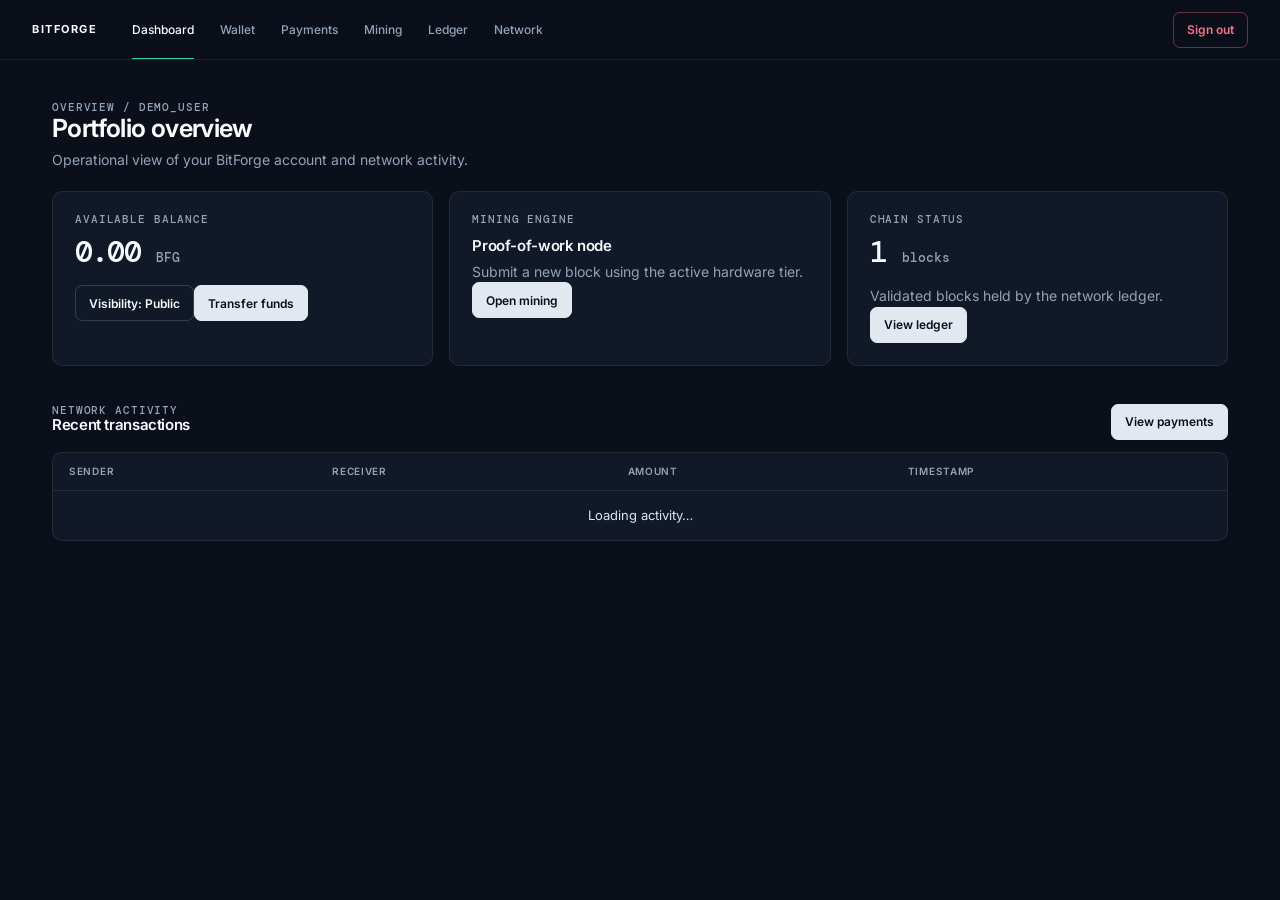
==== commit 45f67dde: "final" ====
--- a/html/index.html
+++ b/html/index.html
@@ -1,73 +1,21 @@
 <!DOCTYPE html>
 <html lang="en">
 <head>
-    <meta charset="UTF-8">
-    <meta name="viewport" content="width=device-width, initial-scale=1.0">
-    <title>BitForge - Central Dashboard</title>
-    <link rel="stylesheet" href="../style.css">
-    <style>
-        .grid-3 { display: grid; grid-template-columns: repeat(auto-fit, minmax(280px, 1fr)); gap: 20px; margin-top: 20px; }
-        .stat-card { border: 1px solid #00d2ff; padding: 20px; border-radius: 10px; background: rgba(0, 210, 255, 0.05); position: relative; }
-        .action-btn { display: inline-block; padding: 10px 20px; background: #00d2ff; color: #000; font-weight: bold; text-decoration: none; border-radius: 5px; margin-top: 10px; }
-        .toggle-btn { padding: 8px 16px; background: #34495e; color: #fff; border: 1px solid #00d2ff; font-weight: bold; cursor: pointer; border-radius: 5px; font-size: 0.85rem; margin-top: 10px; display: inline-block; }
-    </style>
+    <meta charset="UTF-8"><meta name="viewport" content="width=device-width, initial-scale=1.0">
+    <title>BitForge — Dashboard</title><link rel="stylesheet" href="../style.css">
 </head>
 <body>
-    <nav>
-        <a href="index.html" class="active">Dashboard</a>
-        <a href="wallet.html">Wallet</a>
-        <a href="transactions.html">Transactions / Pay</a>
-        <a href="mining.html">Mining</a>
-        <a href="blockchain.html">Ledger</a>
-        <a href="network.html">Network</a>
-        <button onclick="logout()" style="background: #e74c3c; padding: 5px 15px; border: none; cursor: pointer;">Logout</button>
-    </nav>
-
-    <div class="container" style="padding: 20px;">
-        <h2>Welcome to BitForge Platform</h2>
-        <p>Logged in as: <strong data-user style="color: #00d2ff;">Loading...</strong></p>
-
-        <div class="grid-3">
-            <div class="stat-card">
-                <h3>Available Balance</h3>
-                <h1 style="color: #2ecc71;"><span id="userBalance">0.00</span> BFG</h1>
-                
-                <div>
-                    <button id="visibilityBtn" class="toggle-btn" onclick="window.toggleBalanceVisibility()">👁️ Visibility: Public</button>
-                </div>
-                
-                <a href="transactions.html" class="action-btn">Send & Receive Coins</a>
-            </div>
-
-            <div class="stat-card">
-                <h3>Proof-of-Work Mining</h3>
-                <p>Dynamic hardware-tier block rewards ready.</p>
-                <a href="mining.html" class="action-btn" style="background: #27ae60; color: #fff;">⚡ Mine Blocks Now</a>
-            </div>
-
-            <div class="stat-card">
-                <h3>Immutable Blockchain</h3>
-                <p>Total Mined Blocks: <strong data-blocks style="color: #00d2ff;">1</strong></p>
-                <a href="blockchain.html" class="action-btn" style="background: #8e44ad; color: #fff;">Explore Blockchain Ledger</a>
-            </div>
-        </div>
-
-        <h3 style="margin-top: 40px;">Recent Ecosystem Activity</h3>
-        <table style="width: 100%; border-collapse: collapse; margin-top: 10px;">
-            <thead>
-                <tr style="border-bottom: 2px solid #00d2ff; text-align: left;">
-                    <th style="padding: 10px;">Sender</th>
-                    <th style="padding: 10px;">Receiver</th>
-                    <th style="padding: 10px;">Amount</th>
-                    <th style="padding: 10px;">Timestamp</th>
-                </tr>
-            </thead>
-            <tbody id="txBody">
-                <tr><td colspan="4" style="padding: 15px; text-align: center;">Loading activity...</td></tr>
-            </tbody>
-        </table>
-    </div>
-
+    <nav><a href="index.html" class="active">Dashboard</a><a href="wallet.html">Wallet</a><a href="transactions.html">Payments</a><a href="mining.html">Mining</a><a href="blockchain.html">Ledger</a><a href="network.html">Network</a><button onclick="logout()">Sign out</button></nav>
+    <main class="container">
+        <p class="eyebrow">Overview / <span data-user>Loading...</span></p>
+        <h2>Portfolio overview</h2><p>Operational view of your BitForge account and network activity.</p>
+        <section class="grid-3">
+            <article class="card-panel"><p class="eyebrow">Available balance</p><div class="metric"><span id="userBalance">0.00</span> <span class="unit">BFG</span></div><button id="visibilityBtn" class="toggle-btn" onclick="window.toggleBalanceVisibility()">Visibility: Public</button><a href="transactions.html" class="action-btn">Transfer funds</a></article>
+            <article class="card-panel"><p class="eyebrow">Mining engine</p><h3 style="margin-top:12px">Proof-of-work node</h3><p>Submit a new block using the active hardware tier.</p><a href="mining.html" class="action-btn">Open mining</a></article>
+            <article class="card-panel"><p class="eyebrow">Chain status</p><div class="metric"><span data-blocks>1</span> <span class="unit">blocks</span></div><p>Validated blocks held by the network ledger.</p><a href="blockchain.html" class="action-btn">View ledger</a></article>
+        </section>
+        <div class="section-heading"><div><p class="eyebrow">Network activity</p><h3>Recent transactions</h3></div><a class="action-link" href="transactions.html">View payments</a></div>
+        <div class="table-wrapper"><table><thead><tr><th>Sender</th><th>Receiver</th><th>Amount</th><th>Timestamp</th></tr></thead><tbody id="txBody"><tr><td colspan="4" style="text-align:center">Loading activity…</td></tr></tbody></table></div>
+    </main>
     <script src="../script.js"></script>
-</body>
-</html>+</body></html>
--- a/style.css
+++ b/style.css
@@ -1,166 +1,35 @@
-* {
-    box-sizing: border-box;
-    margin: 0;
-    padding: 0;
+@import url('https://fonts.googleapis.com/css2?family=DM+Mono:wght@400;500&family=Inter:wght@400;500;600;650;700&display=swap');
+
+:root {
+    --bg-base: #0b0f19; --bg-page: var(--bg-base); --bg-surface: #111827; --bg-surface-hover: #151e2e; --bg-card: var(--bg-surface);
+    --border-subtle: rgba(255,255,255,.08); --border-light: var(--border-subtle); --border-strong: rgba(255,255,255,.16);
+    --text-primary: #f8fafc; --text-main: var(--text-primary); --text-secondary: #94a3b8; --text-muted: var(--text-secondary);
+    --accent-primary: #e2e8f0; --accent-emerald: #34d399; --primary-blue: var(--accent-primary); --primary-blue-hover: #fff;
+    --success-green: var(--accent-emerald); --danger-red: #fb7185;
+    --font-sans: 'Inter', -apple-system, BlinkMacSystemFont, 'Segoe UI', sans-serif; --font-mono: 'DM Mono', 'SFMono-Regular', Consolas, monospace;
 }
-
-body {
-    font-family: 'Segoe UI', Tahoma, Geneva, Verdana, sans-serif;
-    background-color: #0f172a;
-    color: #f8fafc;
-    min-height: 100vh;
-}
-
-nav {
-    background: #1e293b;
-    padding: 15px 20px;
-    display: flex;
-    flex-wrap: wrap;
-    align-items: center;
-    justify-content: space-between;
-    gap: 10px;
-    border-bottom: 2px solid #00d2ff;
-}
-
-nav a {
-    color: #94a3b8;
-    text-decoration: none;
-    font-weight: 600;
-    padding: 8px 12px;
-    border-radius: 6px;
-    transition: all 0.2s;
-}
-
-nav a:hover, nav a.active {
-    color: #00d2ff;
-    background: rgba(0, 210, 255, 0.1);
-}
-
-.container {
-    max-width: 1100px;
-    margin: 0 auto;
-    padding: 20px 15px;
-}
-
-/* Dynamic Grid Layouts */
-.grid-2, .grid-3 {
-    display: grid;
-    grid-template-columns: repeat(auto-fit, minmax(280px, 1fr));
-    gap: 20px;
-    margin-top: 20px;
-}
-
-/* Card Styling */
-.stat-card, .wallet-card, .pay-card, .net-card {
-    border: 1px solid #00d2ff;
-    padding: 20px;
-    border-radius: 12px;
-    background: rgba(0, 210, 255, 0.05);
-    word-break: break-word;
-}
-
-/* Responsive Table Wrapper */
-.table-responsive {
-    width: 100%;
-    overflow-x: auto;
-    margin-top: 15px;
-    border: 1px solid rgba(255, 255, 255, 0.1);
-    border-radius: 8px;
-}
-
-table {
-    width: 100%;
-    border-collapse: collapse;
-    min-width: 500px;
-}
-
-th, td {
-    padding: 12px 15px;
-    text-align: left;
-    border-bottom: 1px solid rgba(255, 255, 255, 0.05);
-}
-
-th {
-    border-bottom: 2px solid #00d2ff;
-    color: #00d2ff;
-}
-
-/* Mobile Screen Adjustments (Phones < 600px) */
-@media (max-width: 600px) {
-    nav {
-        flex-direction: column;
-        align-items: stretch;
-        text-align: center;
-    }
-    nav a {
-        display: block;
-        padding: 10px;
-    }
-    .pay-card, .wallet-card {
-        flex-direction: column;
-        gap: 15px;
-        text-align: center;
-    }
-    .action-group {
-        flex-direction: column;
-        width: 100%;
-    }
-    .btn-inspect, .btn-pay {
-        width: 100%;
-        margin-top: 5px;
-    }
-}
-
-
-/* Toast Notification System */
-#toast-container {
-    position: fixed;
-    top: 20px;
-    right: 20px;
-    z-index: 9999;
-    display: flex;
-    flex-direction: column;
-    gap: 10px;
-    max-width: 350px;
-    width: 90%;
-    pointer-events: none;
-}
-
-.toast {
-    pointer-events: auto;
-    background: #1e293b;
-    border-left: 5px solid #00d2ff;
-    color: #fff;
-    padding: 14px 18px;
-    border-radius: 8px;
-    box-shadow: 0 5px 15px rgba(0, 0, 0, 0.5);
-    display: flex;
-    align-items: center;
-    justify-content: space-between;
-    font-size: 0.9rem;
-    animation: slideIn 0.3s ease-out forwards;
-}
-
-.toast.success { border-left-color: #2ecc71; }
-.toast.received { border-left-color: #9b59b6; background: #2a1b3d; }
-.toast.error { border-left-color: #e74c3c; }
-
-.toast-close {
-    background: none;
-    border: none;
-    color: #94a3b8;
-    font-weight: bold;
-    font-size: 1.1rem;
-    cursor: pointer;
-    margin-left: 10px;
-}
-
-@keyframes slideIn {
-    from { transform: translateX(100%); opacity: 0; }
-    to { transform: translateX(0); opacity: 1; }
-}
-
-@keyframes fadeOut {
-    from { opacity: 1; transform: translateX(0); }
-    to { opacity: 0; transform: translateX(100%); }
-}
+* { box-sizing: border-box; margin: 0; padding: 0; }
+body { min-height: 100vh; background: var(--bg-base); color: var(--text-primary); font: 14px/1.55 var(--font-sans); padding-bottom: 48px; }
+body::before { content: ''; position: fixed; inset: 0; pointer-events: none; background: linear-gradient(rgba(255,255,255,.018) 1px, transparent 1px), linear-gradient(90deg,rgba(255,255,255,.018) 1px,transparent 1px); background-size: 48px 48px; mask-image: linear-gradient(to bottom,black,transparent 70%); opacity: .22; }
+nav { position: sticky; top: 0; z-index: 100; display: flex; align-items: center; gap: 4px; min-height: 60px; padding: 0 32px; background: rgba(11,15,25,.94); border-bottom: 1px solid var(--border-subtle); backdrop-filter: blur(10px); }
+nav::before { content: 'BITFORGE'; color: var(--text-primary); font-size: 11px; font-weight: 700; letter-spacing: .14em; margin-right: 20px; }
+nav a { position: relative; padding: 20px 11px 18px; color: var(--text-secondary); text-decoration: none; font-size: 12px; font-weight: 500; transition: color .16s ease; }
+nav a::after { content: ''; position: absolute; right: 11px; bottom: -1px; left: 11px; height: 1px; background: transparent; transition: background-color .16s ease; }
+nav a:hover, nav a.active { color: var(--text-primary); background: transparent; } nav a.active::after { background: var(--accent-emerald); } nav > button { margin-left: auto; }
+.container { position: relative; max-width: 1240px; margin: 0 auto; padding: 42px 32px; }
+h1,h2,h3,h4 { color: var(--text-primary); letter-spacing: -.025em; line-height: 1.2; } h1 { font-size: clamp(28px,4vw,40px); font-weight: 650; } h2 { font-size: 25px; font-weight: 650; margin-bottom: 6px; } h3 { font-size: 15px; font-weight: 600; margin-bottom: 6px; } h4 { font-size: 11px; color: var(--text-secondary); font-weight: 600; letter-spacing: .07em; text-transform: uppercase; } p { color: var(--text-secondary); } strong { color: var(--text-primary); font-weight: 600; }
+.mono-text,.crypto-hash,code { font-family: var(--font-mono); color: #cbd5e1 !important; font-size: 12px; letter-spacing: -.015em; }
+.card-panel,.stat-card { background: var(--bg-surface); border: 1px solid var(--border-subtle); border-radius: 10px; padding: 22px; box-shadow: none; transition: border-color .18s ease,transform .18s ease,background-color .18s ease; }
+.card-panel:hover,.stat-card:hover { background: var(--bg-surface-hover); border-color: var(--border-strong); transform: translateY(-1px); }
+.grid-2,.grid-3 { display: grid; gap: 16px; margin-top: 20px; } .grid-2 { grid-template-columns: repeat(2,minmax(0,1fr)); } .grid-3 { grid-template-columns: repeat(3,minmax(0,1fr)); }
+.activity-log { max-height: 150px; overflow-y: auto; margin: 14px 0 0 18px; color: var(--text-secondary); font: 11px/1.7 var(--font-mono); }
+.section-heading { display: flex; justify-content: space-between; align-items: end; gap: 16px; margin: 38px 0 12px; } .eyebrow { color: var(--text-secondary); font: 500 11px/1 var(--font-mono); letter-spacing: .08em; text-transform: uppercase; } .metric { margin: 10px 0 16px; color: var(--text-primary); font: 500 30px/1.15 var(--font-mono); letter-spacing: -.06em; } .metric .unit { color: var(--text-secondary); font-size: 13px; letter-spacing: 0; }
+.table-wrapper { overflow-x: auto; margin-top: 12px; background: var(--bg-surface); border: 1px solid var(--border-subtle); border-radius: 10px; } .container > table { margin-top: 12px !important; outline: 1px solid var(--border-subtle); outline-offset: -1px; border-radius: 10px; background: var(--bg-surface); overflow: hidden; } table { width: 100%; border-collapse: collapse; text-align: left; } th { padding: 11px 16px; border-bottom: 1px solid var(--border-subtle); color: var(--text-secondary); font-size: 10px; font-weight: 600; letter-spacing: .07em; text-transform: uppercase; white-space: nowrap; } td { padding: 14px 16px; border-bottom: 1px solid var(--border-subtle); color: #dbe4ee; font-size: 13px; } tbody tr { transition: background-color .16s ease; } tbody tr:hover { background: rgba(255,255,255,.025); } tr:last-child td { border-bottom: 0; }
+label { display: block; margin-bottom: 7px; color: #cbd5e1; font-size: 12px; font-weight: 500; } input,select { width: 100%; min-height: 40px; margin-bottom: 16px; padding: 9px 11px; border: 1px solid var(--border-subtle); border-radius: 7px; outline: none; background: #0d1422; color: var(--text-primary); font: 13px var(--font-sans); transition: border-color .16s ease,background-color .16s ease; } input::placeholder { color: #64748b; } input:focus,select:focus { border-color: rgba(52,211,153,.75); background: #101a2a; box-shadow: 0 0 0 3px rgba(52,211,153,.09); }
+.input-group { position: relative; width: 100%; } .input-group input { margin-bottom: 0; padding-right: 42px !important; } .eye-btn { position: absolute; top: 50%; right: 8px; display: inline-grid; min-height: 30px; width: 30px; padding: 0; border: 0; border-radius: 5px; background: transparent; color: var(--text-secondary) !important; place-items: center; transform: translateY(-50%); } .eye-btn:hover { border: 0; background: rgba(255,255,255,.06); color: var(--text-primary) !important; transform: translateY(-50%); } .eye-btn svg { width: 16px; height: 16px; stroke: currentColor; fill: none; stroke-width: 1.8; }
+button,.btn,.action-btn,.action-link { display: inline-flex; align-items: center; justify-content: center; min-height: 36px; padding: 8px 13px; border: 1px solid #e2e8f0; border-radius: 7px; background: #e2e8f0; color: #0b0f19 !important; cursor: pointer; font: 600 12px var(--font-sans); text-decoration: none; transition: background-color .16s ease,border-color .16s ease,transform .16s ease; } button:hover,.btn:hover,.action-btn:hover,.action-link:hover { background: #fff; border-color: #fff; transform: translateY(-1px); } button:disabled { opacity: .5; cursor: not-allowed; transform: none; } button.secondary,.toggle-btn,.tab-btn,.btn-inspect { background: transparent; border-color: var(--border-strong); color: var(--text-primary) !important; } button.secondary:hover,.toggle-btn:hover,.tab-btn:hover,.btn-inspect:hover { background: rgba(255,255,255,.055); border-color: rgba(255,255,255,.28); } button.danger,nav button { background: transparent !important; color: var(--danger-red) !important; border-color: rgba(251,113,133,.38) !important; } button.danger:hover,nav button:hover { background: rgba(251,113,133,.09) !important; border-color: var(--danger-red) !important; }
+.badge,.badge-success { display: inline-flex; align-items: center; padding: 3px 7px; border: 1px solid rgba(52,211,153,.3); border-radius: 4px; background: rgba(52,211,153,.08); color: var(--accent-emerald); font: 500 10px var(--font-mono); letter-spacing: .04em; text-transform: uppercase; } .text-success { color: var(--accent-emerald) !important; font-weight: 600; } .text-danger { color: var(--danger-red) !important; font-weight: 600; }
+.modal-overlay { display: none; position: fixed; inset: 0; z-index: 1000; justify-content: center; align-items: center; padding: 20px; background: rgba(3,7,18,.72); backdrop-filter: blur(4px); } .modal-overlay.active { display: flex; } .modal-card,.qr-modal-card { width: min(100%,650px); max-height: 85vh; overflow-y: auto; padding: 24px; border: 1px solid var(--border-strong); border-radius: 10px; background: #111827; box-shadow: 0 24px 70px rgba(0,0,0,.42); } .qr-modal-card { max-width: 400px; text-align: center; } .qr-box,.qr-modal-box { display: inline-block; padding: 10px; border: 1px solid var(--border-subtle); border-radius: 8px; background: #fff; cursor: pointer; transition: border-color .16s ease,transform .16s ease; } .qr-box:hover { border-color: var(--accent-emerald); transform: translateY(-1px); } #qrcode img,#qrcodeLarge img { display: block; margin: 0 auto; }
+.wallet-summary { display: flex; align-items: center; justify-content: space-between; gap: 24px; } .wallet-summary-main { min-width: 0; } .wallet-qr { display: grid; min-height: 0; min-width: 132px; padding: 0; border: 0; border-radius: 0; background: transparent; color: var(--text-primary) !important; text-align: center; } .wallet-qr:hover { border: 0; background: transparent; transform: translateY(-1px); } .qr-frame { display: block; padding: 8px; border: 1px solid var(--border-subtle); border-radius: 8px; background: #fff; } .qr-label { margin-top: 8px; font-size: 11px; font-weight: 600; } .qr-hint { margin-top: 1px; color: var(--text-secondary); font-size: 10px; font-weight: 400; } @media (max-width: 520px) { .wallet-summary { align-items: flex-start; flex-direction: column; } .wallet-qr { align-self: flex-start; } }
+#toast-container { position: fixed; right: 20px; bottom: 20px; z-index: 1100; display: grid; gap: 8px; width: min(360px,calc(100vw - 40px)); } .toast { display: flex; align-items: center; justify-content: space-between; gap: 12px; padding: 12px 14px; border: 1px solid var(--border-strong); border-left: 2px solid var(--accent-emerald); border-radius: 8px; background: #111827; box-shadow: 0 18px 45px rgba(0,0,0,.3); color: #dbe4ee; font-size: 12px; animation: toastIn .2s ease-out; } .toast.error { border-left-color: var(--danger-red); }.toast-close { min-height: 0; padding: 0; border: 0; background: transparent; color: var(--text-secondary) !important; } @keyframes toastIn { from { opacity: 0; transform: translateY(8px); } to { opacity: 1; transform: none; } } @keyframes fadeOut { to { opacity: 0; transform: translateY(6px); } }
+@media (max-width:800px) { nav { overflow-x:auto; padding:0 16px; gap:0; } nav::before { margin-right:10px; } nav a { padding:19px 9px 17px; white-space:nowrap; } .container { padding:28px 18px; } .grid-2,.grid-3 { grid-template-columns:1fr; } } @media (max-width:520px) { nav::before { display:none; } nav > button { margin-left:8px; } td,th { padding-left:12px; padding-right:12px; } }
